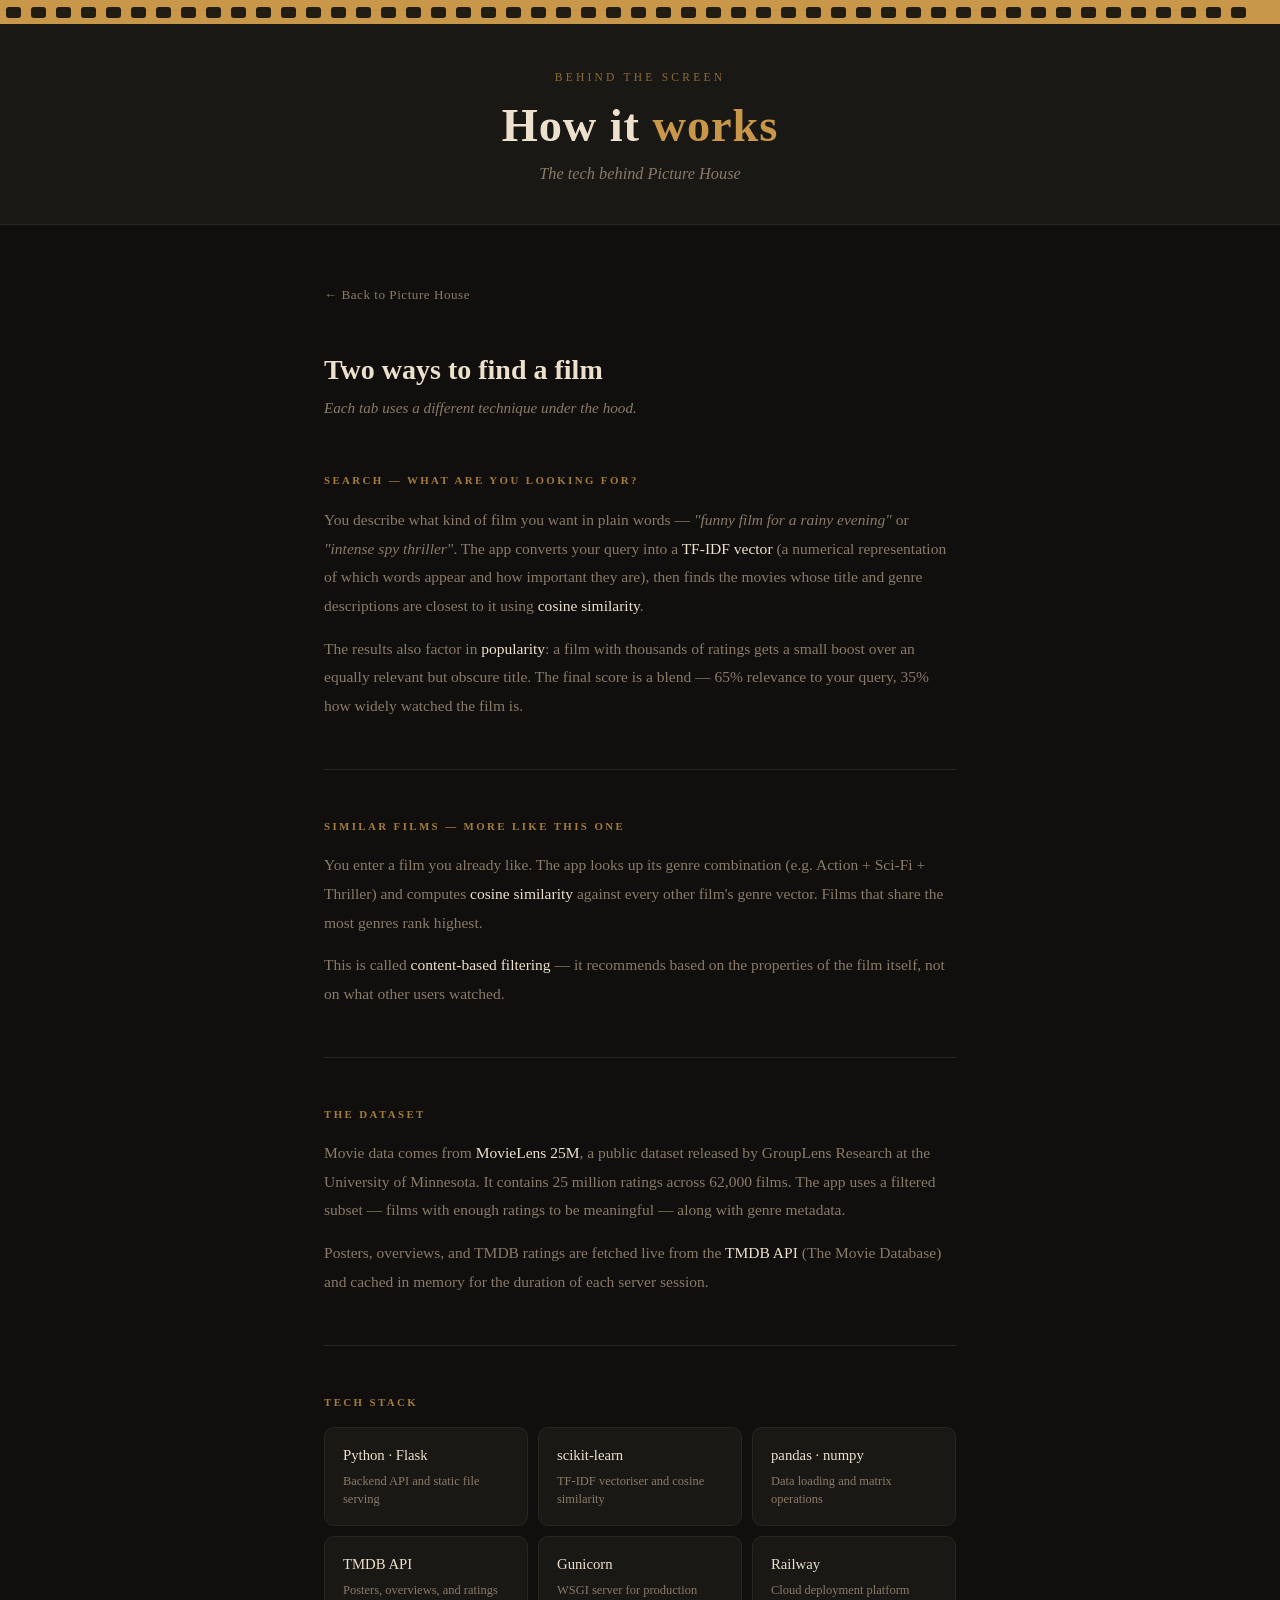
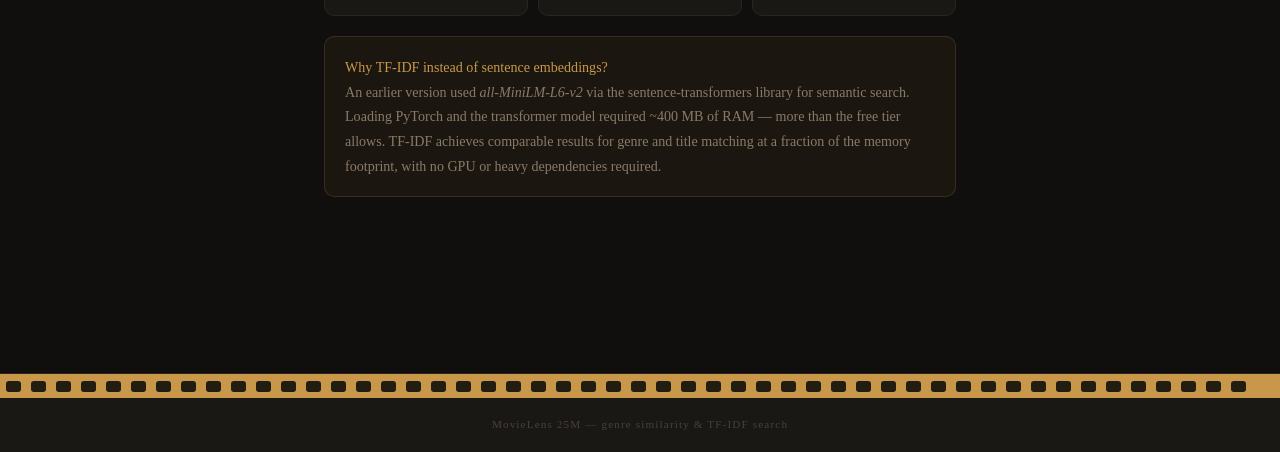
==== about.html @ 30387d2d "replace sentence-transformers with TF-IDF to fix OOM on railway" ====
<!DOCTYPE html>
<html lang="en">
<head>
    <meta charset="UTF-8">
    <meta name="viewport" content="width=device-width, initial-scale=1.0">
    <title>How it works — Picture House</title>
    <link rel="stylesheet" href="style.css">
    <style>
        .about-main {
            max-width: 680px;
            margin: 0 auto;
            padding: 56px 24px 80px;
        }

        .back-link {
            display: inline-block;
            font-size: 0.82em;
            color: var(--muted);
            text-decoration: none;
            letter-spacing: 0.04em;
            margin-bottom: 48px;
            transition: color 0.15s;
        }

        .back-link:hover {
            color: var(--gold);
        }

        .about-main h2 {
            font-size: 1.75em;
            color: var(--cream);
            font-weight: 700;
            margin-bottom: 10px;
            line-height: 1.2;
        }

        .about-main .subtitle {
            font-size: 0.95em;
            color: var(--muted);
            font-style: italic;
            margin-bottom: 52px;
        }

        .section {
            margin-bottom: 48px;
            padding-bottom: 48px;
            border-bottom: 1px solid var(--border);
        }

        .section:last-child {
            border-bottom: none;
        }

        .section h3 {
            font-size: 0.68em;
            letter-spacing: 0.22em;
            text-transform: uppercase;
            color: var(--gold);
            margin-bottom: 16px;
            opacity: 0.8;
        }

        .section p {
            font-size: 0.97em;
            color: var(--muted);
            line-height: 1.85;
            margin-bottom: 14px;
        }

        .section p:last-child {
            margin-bottom: 0;
        }

        .section p strong {
            color: var(--cream);
            font-weight: normal;
        }

        .stack-grid {
            display: grid;
            grid-template-columns: repeat(auto-fill, minmax(200px, 1fr));
            gap: 10px;
            margin-top: 4px;
        }

        .stack-item {
            background: var(--surface);
            border: 1px solid var(--border);
            border-radius: var(--radius);
            padding: 16px 18px;
        }

        .stack-item .stack-name {
            font-size: 0.92em;
            color: var(--cream);
            margin-bottom: 4px;
        }

        .stack-item .stack-desc {
            font-size: 0.78em;
            color: var(--muted);
            line-height: 1.5;
        }

        .note {
            background: rgba(201, 151, 74, 0.06);
            border: 1px solid rgba(201, 151, 74, 0.18);
            border-radius: var(--radius);
            padding: 18px 20px;
            margin-top: 20px;
        }

        .note p {
            font-size: 0.88em;
            color: var(--muted);
            margin: 0;
            line-height: 1.75;
        }

        .note p strong {
            color: var(--gold);
        }
    </style>
</head>
<body>

    <div class="filmstrip">
        <div class="filmstrip-holes" id="holes-top"></div>
    </div>

    <header>
        <p class="marquee-label">Behind the screen</p>
        <h1>How it <span>works</span></h1>
        <p class="tagline">The tech behind Picture House</p>
    </header>

    <main class="about-main">
        <a href="/" class="back-link">← Back to Picture House</a>

        <h2>Two ways to find a film</h2>
        <p class="subtitle">Each tab uses a different technique under the hood.</p>

        <div class="section">
            <h3>Search — what are you looking for?</h3>
            <p>
                You describe what kind of film you want in plain words —
                <em>"funny film for a rainy evening"</em> or <em>"intense spy thriller"</em>.
                The app converts your query into a <strong>TF-IDF vector</strong>
                (a numerical representation of which words appear and how important they are),
                then finds the movies whose title and genre descriptions are closest to it
                using <strong>cosine similarity</strong>.
            </p>
            <p>
                The results also factor in <strong>popularity</strong>: a film with thousands of
                ratings gets a small boost over an equally relevant but obscure title.
                The final score is a blend — 65% relevance to your query,
                35% how widely watched the film is.
            </p>
        </div>

        <div class="section">
            <h3>Similar films — more like this one</h3>
            <p>
                You enter a film you already like. The app looks up its genre combination
                (e.g. Action + Sci-Fi + Thriller) and computes
                <strong>cosine similarity</strong> against every other film's genre vector.
                Films that share the most genres rank highest.
            </p>
            <p>
                This is called <strong>content-based filtering</strong> — it recommends
                based on the properties of the film itself, not on what other users watched.
            </p>
        </div>

        <div class="section">
            <h3>The dataset</h3>
            <p>
                Movie data comes from <strong>MovieLens 25M</strong>, a public dataset
                released by GroupLens Research at the University of Minnesota.
                It contains 25 million ratings across 62,000 films.
                The app uses a filtered subset — films with enough ratings to be meaningful —
                along with genre metadata.
            </p>
            <p>
                Posters, overviews, and TMDB ratings are fetched live from the
                <strong>TMDB API</strong> (The Movie Database) and cached in memory
                for the duration of each server session.
            </p>
        </div>

        <div class="section">
            <h3>Tech stack</h3>
            <div class="stack-grid">
                <div class="stack-item">
                    <div class="stack-name">Python · Flask</div>
                    <div class="stack-desc">Backend API and static file serving</div>
                </div>
                <div class="stack-item">
                    <div class="stack-name">scikit-learn</div>
                    <div class="stack-desc">TF-IDF vectoriser and cosine similarity</div>
                </div>
                <div class="stack-item">
                    <div class="stack-name">pandas · numpy</div>
                    <div class="stack-desc">Data loading and matrix operations</div>
                </div>
                <div class="stack-item">
                    <div class="stack-name">TMDB API</div>
                    <div class="stack-desc">Posters, overviews, and ratings</div>
                </div>
                <div class="stack-item">
                    <div class="stack-name">Gunicorn</div>
                    <div class="stack-desc">WSGI server for production</div>
                </div>
                <div class="stack-item">
                    <div class="stack-name">Railway</div>
                    <div class="stack-desc">Cloud deployment platform</div>
                </div>
            </div>

            <div class="note">
                <p>
                    <strong>Why TF-IDF instead of sentence embeddings?</strong><br>
                    An earlier version used <em>all-MiniLM-L6-v2</em> via the
                    sentence-transformers library for semantic search.
                    Loading PyTorch and the transformer model required ~400 MB of RAM —
                    more than the free tier allows. TF-IDF achieves comparable results
                    for genre and title matching at a fraction of the memory footprint,
                    with no GPU or heavy dependencies required.
                </p>
            </div>
        </div>

    </main>

    <footer>
        <div class="filmstrip">
            <div class="filmstrip-holes" id="holes-bottom"></div>
        </div>
        <p>MovieLens 25M &mdash; genre similarity &amp; TF-IDF search</p>
    </footer>

    <script>
        function fillHoles(containerId) {
            const el = document.getElementById(containerId);
            const count = Math.ceil(window.innerWidth / 28) + 4;
            el.innerHTML = Array(count).fill('<div class="hole"></div>').join('');
        }
        fillHoles('holes-top');
        fillHoles('holes-bottom');
    </script>
</body>
</html>
---- style.css ----
* {
    margin: 0;
    padding: 0;
    box-sizing: border-box;
}

:root {
    --bg:           #100f0d;
    --surface:      #1a1814;
    --surface-up:   #221f1a;
    --gold:         #c9974a;
    --gold-light:   #ddb870;
    --cream:        #ede0cc;
    --muted:        #8a7a68;
    --dim:          #4a4038;
    --red:          #a83c3c;
    --border:       #2a251e;
    --radius:       10px;
}

body {
    font-family: Georgia, 'Times New Roman', serif;
    background: var(--bg);
    color: var(--cream);
    min-height: 100vh;
    line-height: 1.6;
}

/* ── Film strip ── */
.filmstrip {
    background: var(--gold);
    height: 24px;
    display: flex;
    align-items: center;
    padding: 0 6px;
    overflow: hidden;
}

.filmstrip-holes {
    display: flex;
    gap: 10px;
    width: 100%;
}

.hole {
    width: 15px;
    height: 11px;
    background: var(--bg);
    border-radius: 3px;
    flex-shrink: 0;
    opacity: 0.9;
}

/* ── Header ── */
header {
    background: var(--surface);
    border-bottom: 1px solid var(--border);
    padding: 44px 40px 36px;
    text-align: center;
}

.marquee-label {
    font-size: 0.72em;
    letter-spacing: 0.28em;
    color: var(--gold);
    text-transform: uppercase;
    margin-bottom: 14px;
    opacity: 0.65;
}

h1 {
    font-size: 2.9em;
    font-weight: 700;
    letter-spacing: 0.02em;
    color: var(--cream);
    line-height: 1.1;
}

h1 span {
    color: var(--gold);
}

.tagline {
    margin-top: 10px;
    font-style: italic;
    color: var(--muted);
    font-size: 1.02em;
}

.about-link {
    display: inline-block;
    margin-top: 18px;
    font-size: 0.78em;
    letter-spacing: 0.08em;
    color: var(--muted);
    text-decoration: none;
    border-bottom: 1px solid var(--dim);
    padding-bottom: 1px;
    transition: color 0.15s, border-color 0.15s;
}

.about-link:hover {
    color: var(--gold);
    border-color: var(--gold);
}

/* ── Main layout ── */
main {
    max-width: 820px;
    margin: 0 auto;
    padding: 48px 24px 80px;
}

/* ── Tabs ── */
.tab-bar {
    display: inline-flex;
    gap: 4px;
    margin-bottom: 40px;
    background: var(--surface);
    border: 1px solid var(--border);
    padding: 5px;
    border-radius: 50px;
}

.tab-btn {
    font-family: Georgia, serif;
    font-size: 0.9em;
    color: var(--muted);
    background: none;
    border: none;
    border-radius: 50px;
    padding: 9px 22px;
    cursor: pointer;
    transition: background 0.2s, color 0.15s;
    white-space: nowrap;
}

.tab-btn.active {
    background: var(--gold);
    color: var(--bg);
    font-weight: bold;
}

.tab-btn:hover:not(.active) {
    color: var(--cream);
    background: var(--surface-up);
}

.tab-panel {
    display: none;
}

.tab-panel.active {
    display: block;
}

/* ── Section intro ── */
.section-intro {
    font-size: 0.97em;
    color: var(--muted);
    line-height: 1.75;
    margin-bottom: 36px;
    max-width: 540px;
}

.section-intro em {
    color: var(--cream);
    font-style: italic;
}

/* ── Form ── */
.field {
    margin-bottom: 24px;
}

label {
    display: block;
    font-size: 0.82em;
    color: var(--muted);
    margin-bottom: 8px;
}

input[type="text"],
input[type="number"] {
    width: 100%;
    background: var(--surface);
    border: 1px solid var(--border);
    border-radius: var(--radius);
    padding: 12px 16px;
    color: var(--cream);
    font-family: Georgia, serif;
    font-size: 1em;
    outline: none;
    transition: border-color 0.2s, background 0.2s;
    -webkit-appearance: none;
}

input[type="text"]:focus,
input[type="number"]:focus {
    border-color: var(--gold);
    background: var(--surface-up);
}

input[type="text"]::placeholder {
    color: var(--dim);
    font-style: italic;
}

input[type="number"] {
    max-width: 100px;
}

/* ── Field hint & chips ── */
.field-hint {
    font-size: 0.78em;
    color: var(--dim);
    margin-top: 10px;
    line-height: 2;
}

.id-chip {
    font-family: Georgia, serif;
    font-size: 0.88em;
    background: var(--surface);
    border: 1px solid var(--border);
    color: var(--muted);
    padding: 3px 13px;
    margin: 2px 4px 2px 0;
    cursor: pointer;
    border-radius: 50px;
    transition: border-color 0.15s, color 0.15s;
}

.id-chip:hover {
    border-color: var(--gold);
    color: var(--gold);
}

/* ── Submit button ── */
.submit-btn {
    margin-top: 10px;
    background: var(--gold);
    border: none;
    color: var(--bg);
    font-family: Georgia, serif;
    font-size: 0.95em;
    font-weight: bold;
    padding: 13px 36px;
    border-radius: 50px;
    cursor: pointer;
    transition: background 0.2s, transform 0.1s;
}

.submit-btn:hover {
    background: var(--gold-light);
}

.submit-btn:active {
    transform: scale(0.97);
}

/* ── Messages ── */
.msg {
    font-size: 0.85em;
    margin-top: 16px;
    padding: 12px 16px;
    border-radius: var(--radius);
    display: none;
    line-height: 1.5;
}

.msg.error {
    background: rgba(168, 60, 60, 0.1);
    border: 1px solid rgba(168, 60, 60, 0.3);
    color: #d47070;
}

.msg.loading {
    color: var(--muted);
    background: var(--surface);
    border: 1px solid var(--border);
    display: none;
}

/* ── Results ── */
.results {
    margin-top: 44px;
}

.results-heading {
    font-size: 0.7em;
    letter-spacing: 0.2em;
    text-transform: uppercase;
    color: var(--dim);
    margin-bottom: 20px;
    padding-bottom: 10px;
    border-bottom: 1px solid var(--border);
}

/* ── Cards ── */
.cards {
    display: flex;
    flex-direction: column;
    gap: 10px;
}

.card {
    display: flex;
    flex-direction: row;
    gap: 18px;
    padding: 18px;
    border-radius: var(--radius);
    background: var(--surface);
    border: 1px solid var(--border);
    transition: border-color 0.2s, background 0.2s;
}

.card:hover {
    border-color: var(--dim);
    background: var(--surface-up);
}

.card-poster {
    width: 76px;
    flex-shrink: 0;
    aspect-ratio: 2/3;
    object-fit: cover;
    display: block;
    align-self: flex-start;
    border-radius: 6px;
    background: var(--surface-up);
}

.card-poster-placeholder {
    width: 76px;
    flex-shrink: 0;
    aspect-ratio: 2/3;
    background: var(--surface-up);
    border: 1px solid var(--border);
    border-radius: 6px;
    display: flex;
    align-items: center;
    justify-content: center;
    font-size: 0.62em;
    color: var(--dim);
    text-align: center;
    text-transform: uppercase;
    letter-spacing: 0.05em;
    align-self: flex-start;
}

.card-body {
    flex: 1;
    min-width: 0;
    padding-top: 2px;
}

.card-num {
    font-size: 0.64em;
    color: var(--gold);
    margin-bottom: 5px;
    letter-spacing: 0.06em;
    font-variant-numeric: tabular-nums;
}

.card-title {
    font-size: 1.02em;
    font-weight: bold;
    color: var(--cream);
    line-height: 1.3;
    margin-bottom: 9px;
}

.card-genres {
    display: flex;
    flex-wrap: wrap;
    gap: 5px;
    margin-bottom: 9px;
}

.genre-badge {
    font-size: 0.7em;
    color: var(--gold);
    background: rgba(201, 151, 74, 0.1);
    border: 1px solid rgba(201, 151, 74, 0.22);
    padding: 3px 10px;
    border-radius: 20px;
    letter-spacing: 0.01em;
}

.card-score {
    font-size: 0.78em;
    color: var(--muted);
    margin-bottom: 9px;
}

.card-overview {
    font-size: 0.84em;
    color: var(--muted);
    line-height: 1.65;
    display: -webkit-box;
    -webkit-line-clamp: 4;
    -webkit-box-orient: vertical;
    overflow: hidden;
}

/* ── Footer ── */
footer {
    background: var(--surface);
    border-top: 1px solid var(--border);
}

footer p {
    text-align: center;
    font-size: 0.7em;
    letter-spacing: 0.1em;
    color: var(--dim);
    padding: 18px;
}
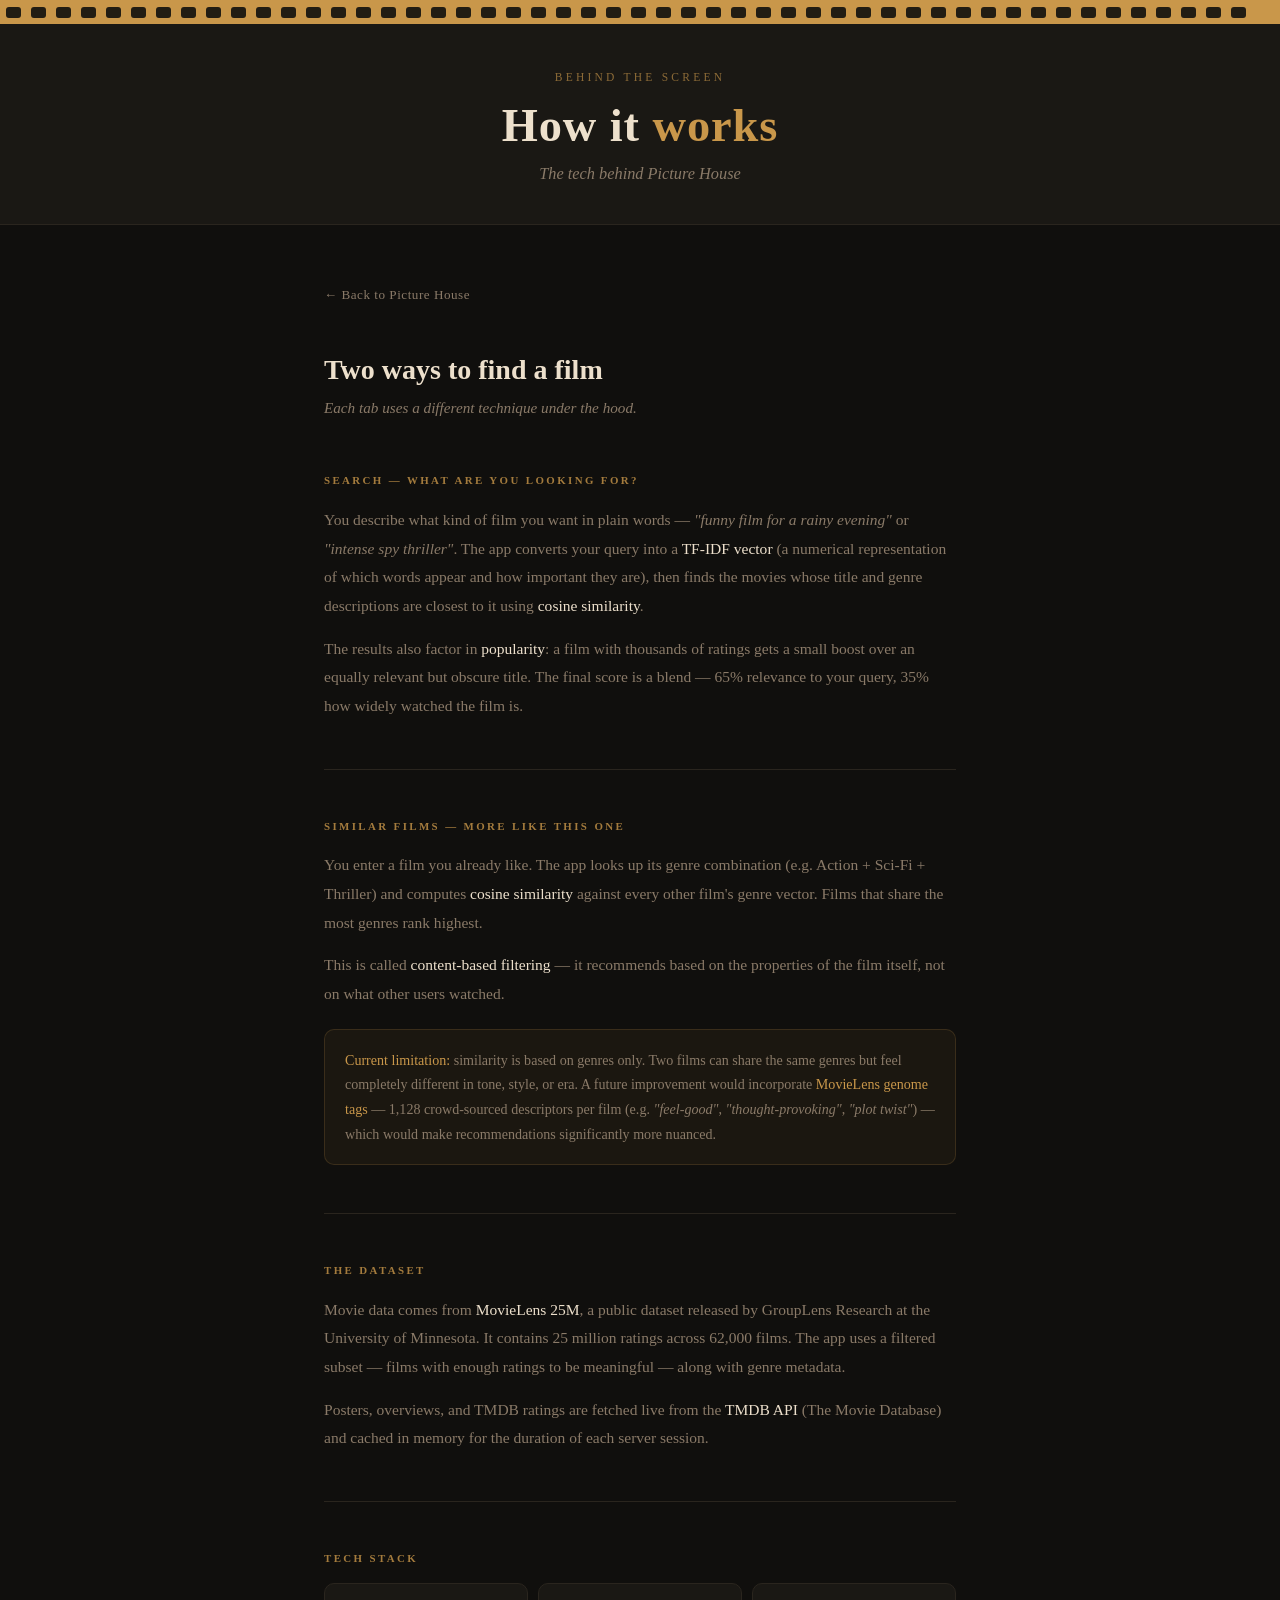
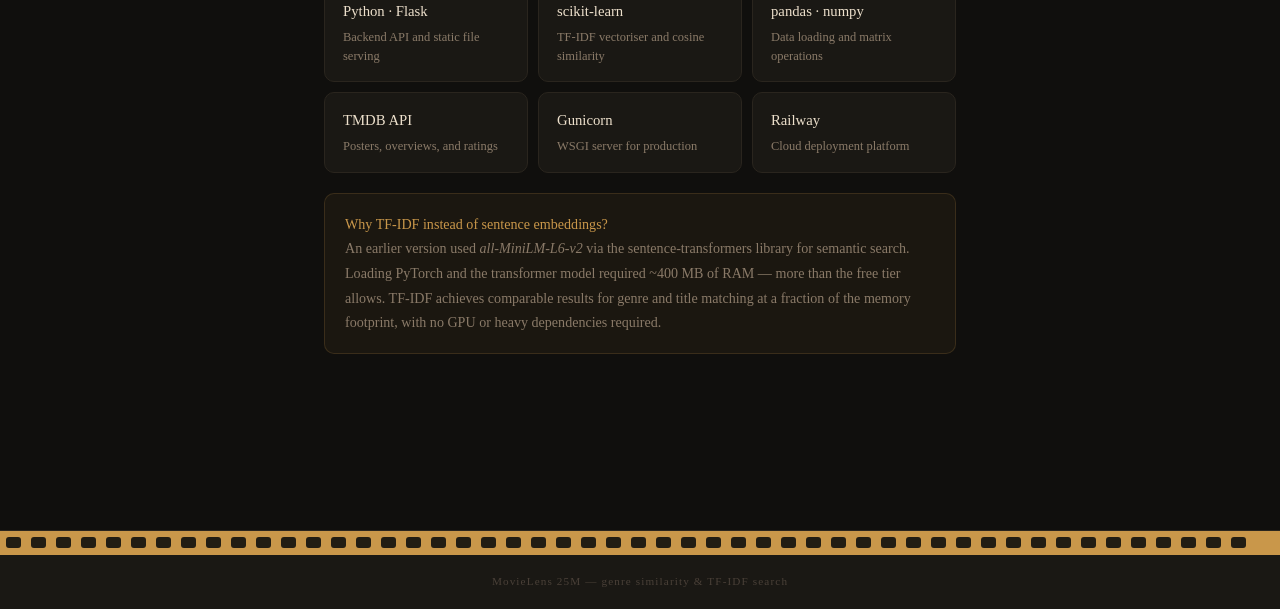
==== commit 3b0d7667: "add limitation note on content-based filtering" ====
--- a/about.html
+++ b/about.html
@@ -4,6 +4,7 @@
     <meta charset="UTF-8">
     <meta name="viewport" content="width=device-width, initial-scale=1.0">
     <title>How it works — Picture House</title>
+    <link rel="icon" type="image/svg+xml" href="/favicon.svg">
     <link rel="stylesheet" href="style.css">
     <style>
         .about-main {
@@ -170,6 +171,17 @@
                 This is called <strong>content-based filtering</strong> — it recommends
                 based on the properties of the film itself, not on what other users watched.
             </p>
+            <div class="note">
+                <p>
+                    <strong>Current limitation:</strong> similarity is based on genres only.
+                    Two films can share the same genres but feel completely different in tone,
+                    style, or era. A future improvement would incorporate
+                    <strong>MovieLens genome tags</strong> — 1,128 crowd-sourced descriptors
+                    per film (e.g. <em>"feel-good"</em>, <em>"thought-provoking"</em>,
+                    <em>"plot twist"</em>) — which would make recommendations significantly
+                    more nuanced.
+                </p>
+            </div>
         </div>
 
         <div class="section">
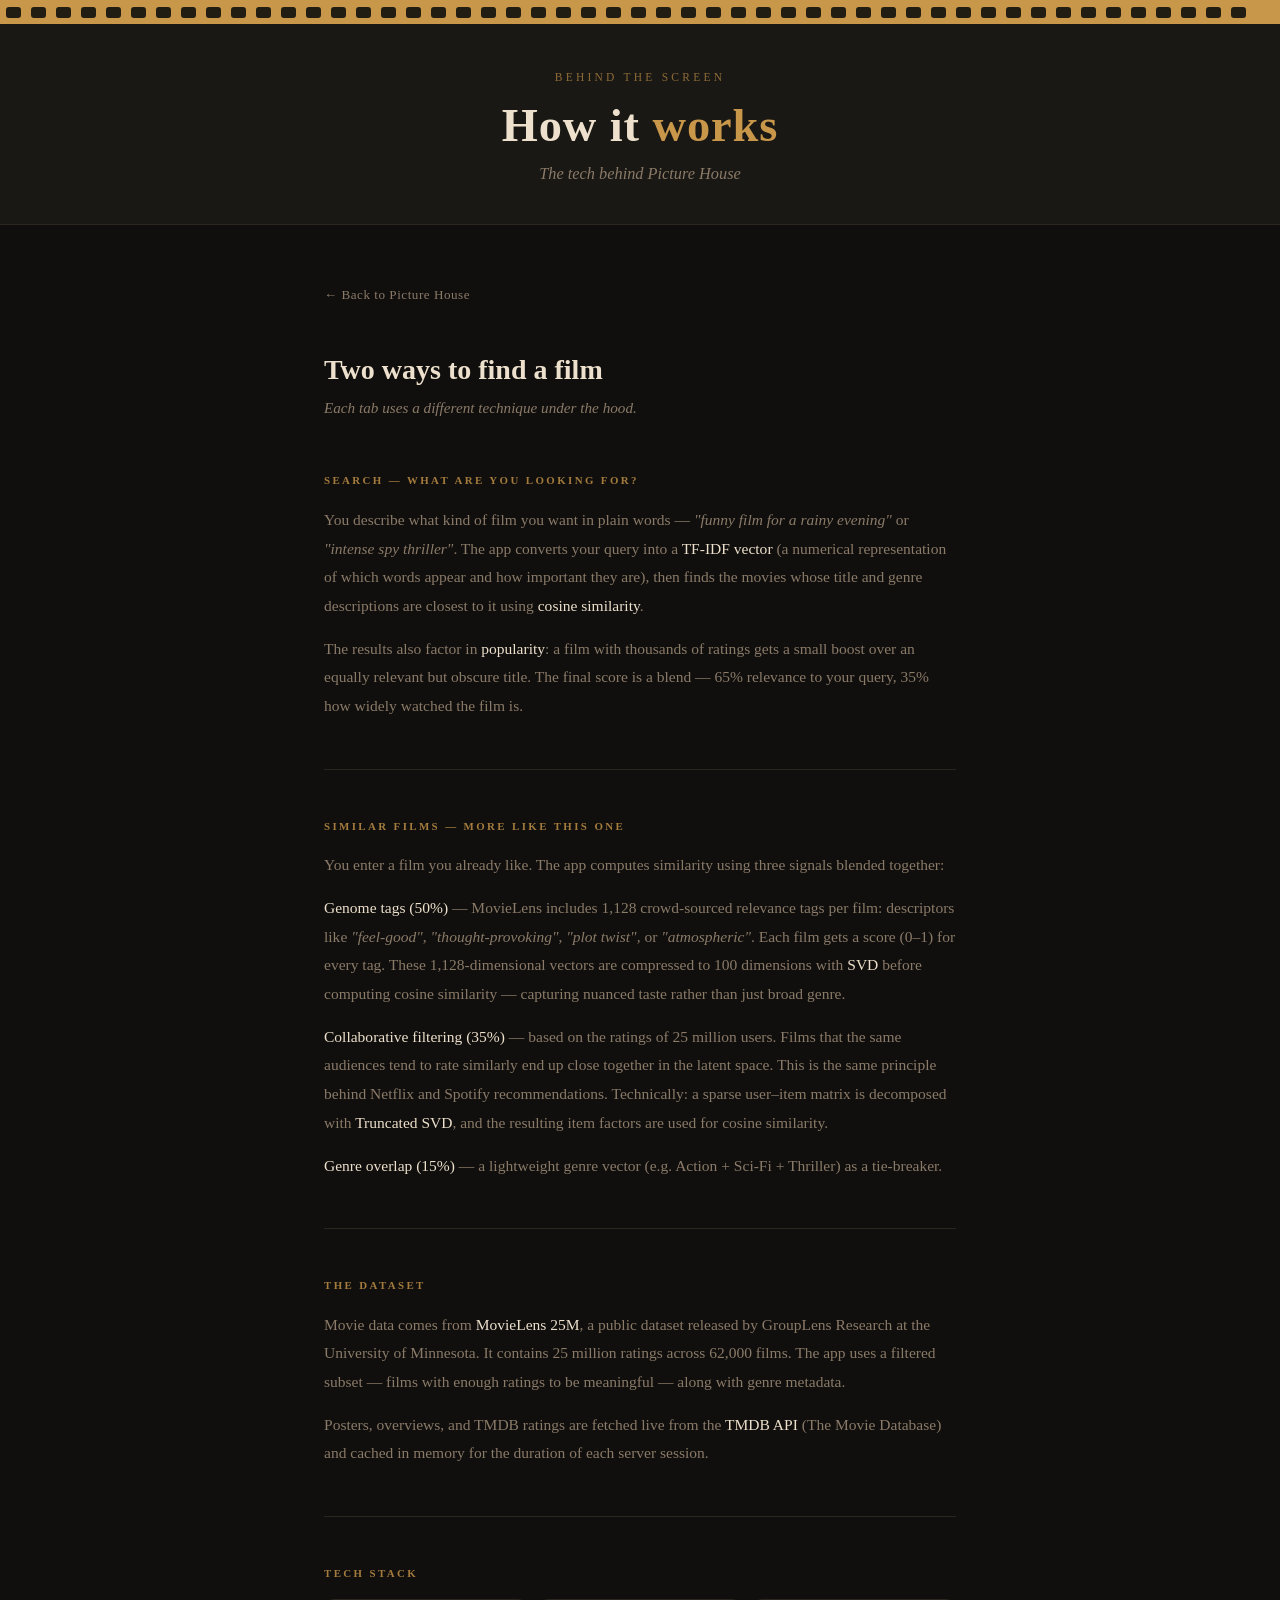
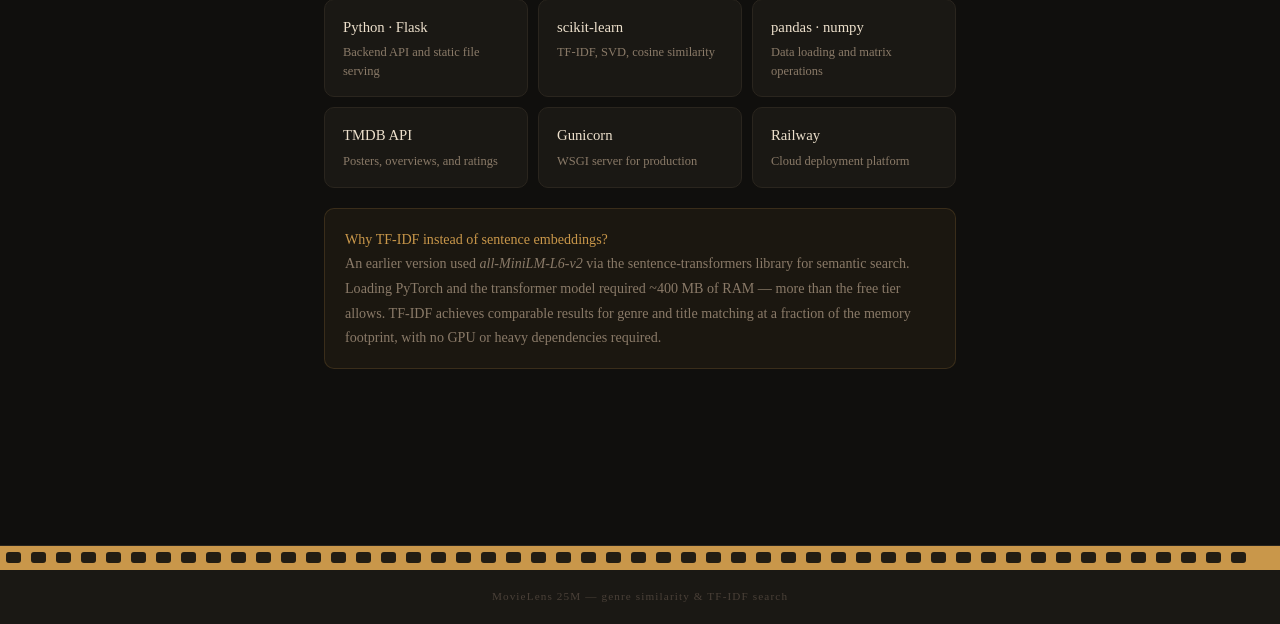
==== commit b8d99897: "add precomputed genome and collaborative filtering factors, update .gitignore and requirements" ====
--- a/about.html
+++ b/about.html
@@ -162,26 +162,29 @@
         <div class="section">
             <h3>Similar films — more like this one</h3>
             <p>
-                You enter a film you already like. The app looks up its genre combination
-                (e.g. Action + Sci-Fi + Thriller) and computes
-                <strong>cosine similarity</strong> against every other film's genre vector.
-                Films that share the most genres rank highest.
-            </p>
-            <p>
-                This is called <strong>content-based filtering</strong> — it recommends
-                based on the properties of the film itself, not on what other users watched.
-            </p>
-            <div class="note">
-                <p>
-                    <strong>Current limitation:</strong> similarity is based on genres only.
-                    Two films can share the same genres but feel completely different in tone,
-                    style, or era. A future improvement would incorporate
-                    <strong>MovieLens genome tags</strong> — 1,128 crowd-sourced descriptors
-                    per film (e.g. <em>"feel-good"</em>, <em>"thought-provoking"</em>,
-                    <em>"plot twist"</em>) — which would make recommendations significantly
-                    more nuanced.
-                </p>
-            </div>
+                You enter a film you already like. The app computes similarity using
+                three signals blended together:
+            </p>
+            <p>
+                <strong>Genome tags (50%)</strong> — MovieLens includes 1,128 crowd-sourced
+                relevance tags per film: descriptors like <em>"feel-good"</em>,
+                <em>"thought-provoking"</em>, <em>"plot twist"</em>, or <em>"atmospheric"</em>.
+                Each film gets a score (0–1) for every tag. These 1,128-dimensional vectors
+                are compressed to 100 dimensions with <strong>SVD</strong> before computing
+                cosine similarity — capturing nuanced taste rather than just broad genre.
+            </p>
+            <p>
+                <strong>Collaborative filtering (35%)</strong> — based on the ratings of
+                25 million users. Films that the same audiences tend to rate similarly
+                end up close together in the latent space. This is the same principle
+                behind Netflix and Spotify recommendations. Technically: a sparse
+                user–item matrix is decomposed with <strong>Truncated SVD</strong>,
+                and the resulting item factors are used for cosine similarity.
+            </p>
+            <p>
+                <strong>Genre overlap (15%)</strong> — a lightweight genre vector
+                (e.g. Action + Sci-Fi + Thriller) as a tie-breaker.
+            </p>
         </div>
 
         <div class="section">
@@ -209,7 +212,7 @@
                 </div>
                 <div class="stack-item">
                     <div class="stack-name">scikit-learn</div>
-                    <div class="stack-desc">TF-IDF vectoriser and cosine similarity</div>
+                    <div class="stack-desc">TF-IDF, SVD, cosine similarity</div>
                 </div>
                 <div class="stack-item">
                     <div class="stack-name">pandas · numpy</div>
--- a/style.css
+++ b/style.css
@@ -106,7 +106,7 @@
 
 /* ── Main layout ── */
 main {
-    max-width: 820px;
+    max-width: 1100px;
     margin: 0 auto;
     padding: 48px 24px 80px;
 }
@@ -404,6 +404,38 @@
     overflow: hidden;
 }
 
+/* ── Two-column panel layout (desktop) ── */
+.panel-layout {
+    display: block;
+}
+
+.panel-results .results {
+    margin-top: 44px;
+}
+
+@media (min-width: 721px) {
+    .panel-layout.has-results {
+        display: flex;
+        gap: 48px;
+        align-items: flex-start;
+    }
+
+    .panel-layout.has-results .panel-form {
+        flex: 0 0 320px;
+        position: sticky;
+        top: 24px;
+    }
+
+    .panel-layout.has-results .panel-results {
+        flex: 1;
+        min-width: 0;
+    }
+
+    .panel-layout.has-results .panel-results .results {
+        margin-top: 0;
+    }
+}
+
 /* ── Footer ── */
 footer {
     background: var(--surface);
